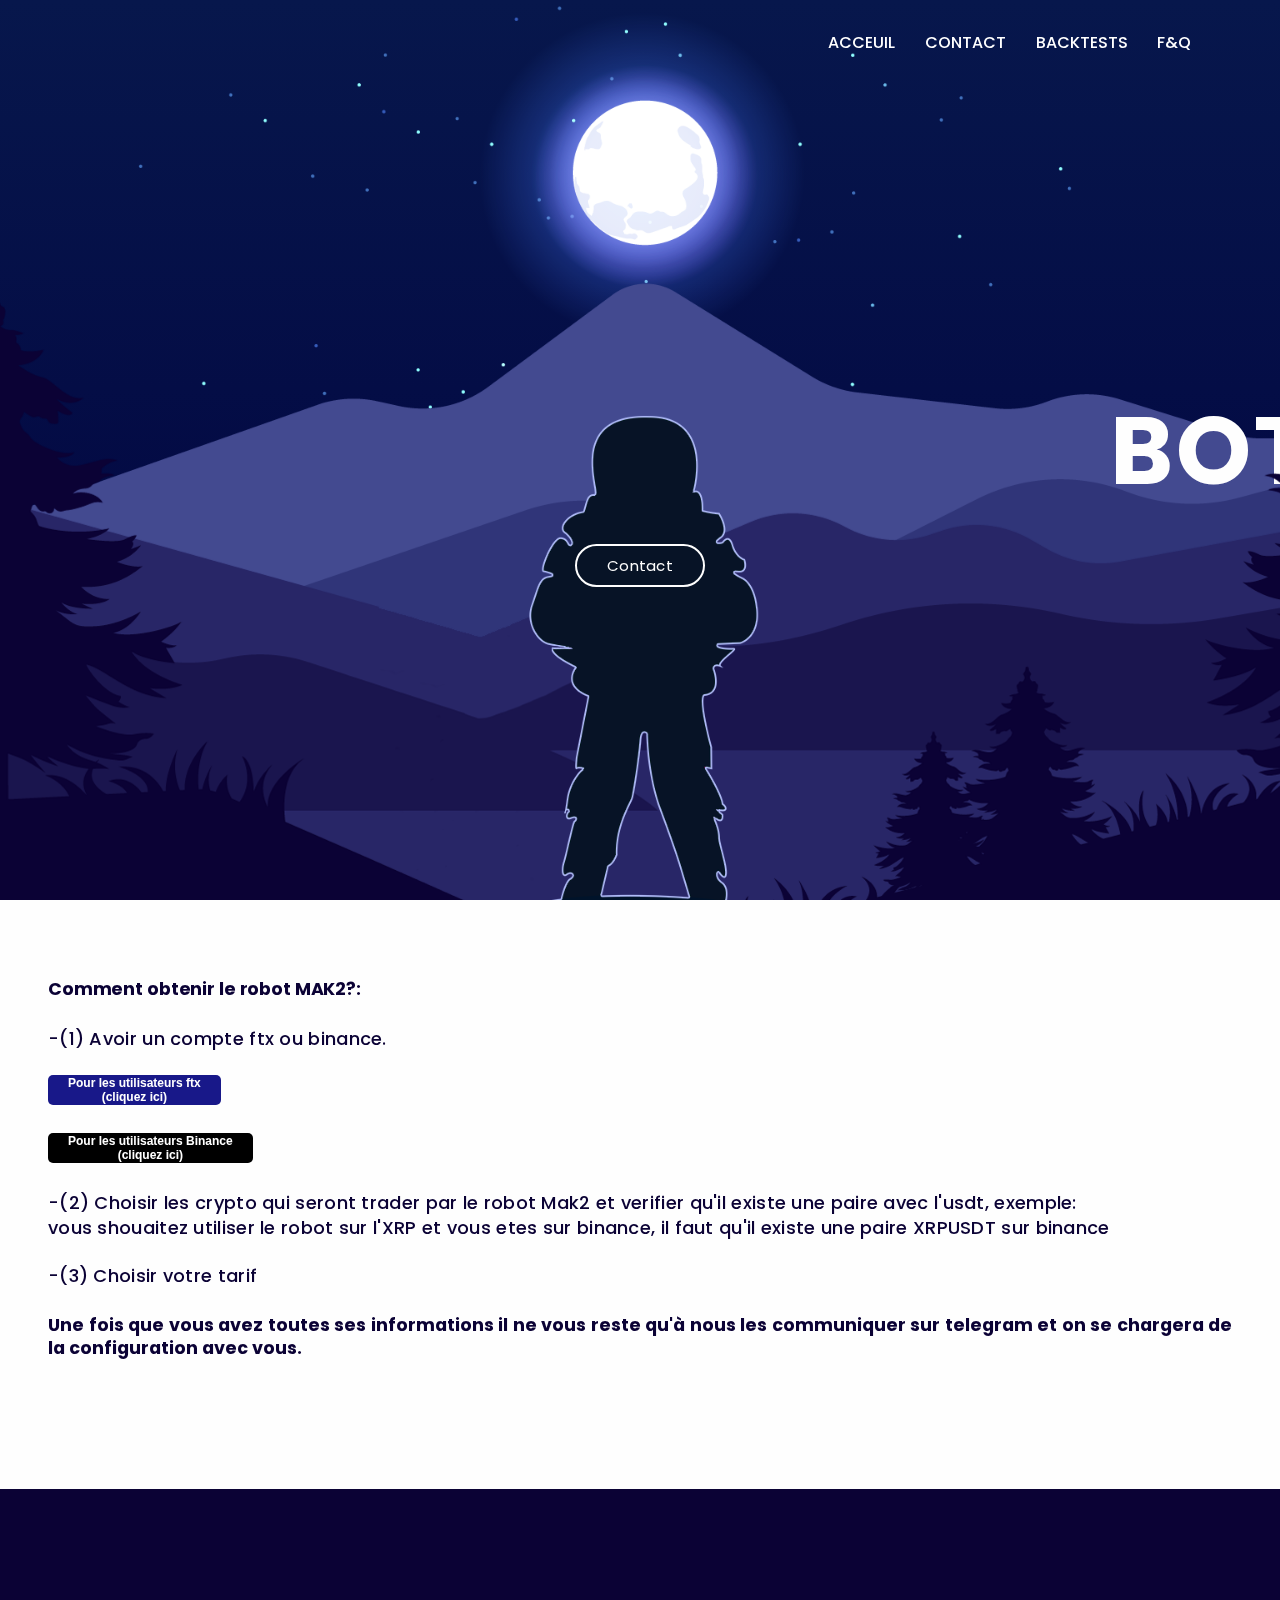
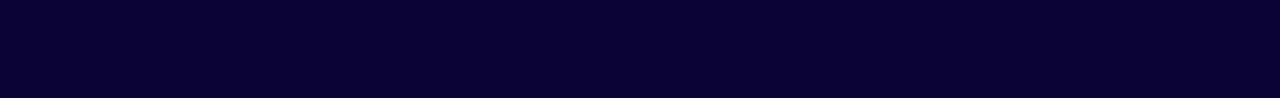
==== contact.html @ 88038ddd "Add files via upload" ====
<!DOCTYPE html>
<html lang="en">
    <head>
        <meta charset="UTF-8">
        <meta http-equiv="X-UA-Compatible" content="IE=edge">
        <meta name="viewport" content="width=device-width, initial-scale=1.0">
        <title>Document</title>
        <script src="menu.js"></script>
        <script src="https://unpkg.com/aos@2.3.1/dist/aos.js"></script>
        <script src="https://cdn.jsdelivr.net/npm/chart.js"></script>
        <link rel="stylesheet" type="text/css" href="menu.css">
        <link href="https://unpkg.com/aos@2.3.1/dist/aos.css" rel="stylesheet">
      </head>
<body>
    <!-- debut barre + animation -->
    <nav class="navbar mode" role="navigation">
        <div class="navbar__logo"></div> 
        <div class = "linkss">   
        <ul class="navbar__links">
          <li class="navbar__link first"><a href="menu.html">ACCEUIL</a></li>
          <li class="navbar__link second"><a href="contact.html">CONTACT</a></li>
          <li class="navbar__link third"><a href="Backtests.html">Backtests</a></li>
          <li class="navbar__link four"><a href="faq.html">F&Q</a></li>
        </ul>
        </div>   
        <button class="burger">
          <span class="bar"></span>  
        </button>   
      </nav>
      <main class="main-content" role="main">
      </main>
      <script>
      function toggleMenu () {  
        const navbar = document.querySelector('.navbar');
        const burger = document.querySelector('.burger');
        burger.addEventListener('click', (e) => {    
          navbar.classList.toggle('show-nav');
        });    
      }
      toggleMenu();
    </script>
    <!-- fin barre + animation -->
      <section class="hero">
        <img src="1.png" class="translateX" data-speed="0.25" id="moon" alt="">
        <img src="2.png" class="translateY" data-speed="0.25" id="clouds" alt="">
        <img src="3.png" class="translateY" data-speed="0.9" id="mount" alt="">
        <h1 id="text" class="translateX" data-speed="-4.0">BOT MAK2</h1>
        <a href="#" id="btn">Contact</a>
        <img src="4.png" class="translateY" data-speed="0" id="base" alt="">
      </section>

      <section id="about" class="section-padding" style ="padding-top:0px">   
        <div class="container grid">
            <div class="dems" style ="margin-top:0px;">
                <div class="right-content" style ="margin-top:30px;">
                   <h4 class="space">
                       Comment obtenir le robot MAK2?:
                   </h4>
                   <br>
                   <h3>
                       -(1) Avoir un compte ftx ou binance.<br><br>
                   </h3>
                   <div style="text-align: left;">
                   <button id="btnftx" class="test21">Pour les utilisateurs ftx<br>
                    (cliquez ici)
                   </button>
                   <br>
                   <br>
                  </div>

                   <div id="etapesftx" style="display:none"> 
                    
                    <h3 style="text-align: center;">
                        1.
                    </h3>
                    <img src="etape1ftx.PNG"
                    style="max-width:650px">
                    <h3 style="text-align: center;">
                        2.
                    </h3>
                    <img src="etape2ftx.PNG"
                    style="max-width:650px">
                    <h3 style="text-align: center;">
                        3.cree un sous-compte dedier au robot MAK2
                    </h3>
                    <img src="etape3ftx.PNG"
                    style="max-width:650px">
                    <h3 style="text-align: center;">
                        4. Gardez le nom du sous-compte quelque part , il vous sera demandé lors de la configuration du robot.
                    </h3>
                    <img src="etape4ftx.PNG"
                    style="max-width:650px">
                    <h3 style="text-align: center;">
                        5.Au moment de la creation de la clé publique et privé
                        il faut que vous soyez sur votre sous-compte dédié au robotMAK2
                    </h3>
                    <img src="etape5ftx.PNG"
                    style="max-width:650px">
                    <h3 style="text-align: center;">
                        6.Gardez quelque part la clé publique et privé , elles vous seront demandé
                        lors de la configuration du robot MAK2
                    </h3>
                    <img src="etape6ftx.PNG"
                    style="max-width:650px">
                    <h3 style="text-align: center;">
                        7.Verifiez que l'opiton trading soit activé pour le sous-compte dedié au robot MAK2
                    </h3>
                    <img src="etape7ftx.PNG"
                    style="max-width:650px">
                    <h3 style="text-align: center;">
                        8.cette étape concerne que si l'option trading n'est pas activé commme vu à l'étape 7, apuuyez sur modifier (forme de stylo)
                        et configurez comme ceci, cela permet d'activer <b>seulement</b> le trading.
                    </h3>
                    <img src="etape8ftx.PNG"
                    style="max-width:650px">
                
                  </div> 
                  <div style="text-align: left;">
                    <button id="btnbinance" class="test22">Pour les utilisateurs Binance<br>
                     (cliquez ici)
                    </button>
                    <br>
                    <br>
                   </div>
                   <div id="etapesbinance" style="display:none">
                    <h3 style="text-align: center;">
                      1.
                    </h3>
                    <img src="etape1binance.PNG"
                    style="max-width:650px">
                    <h3 style="text-align: center;">
                      2.cree un sous compte dédié au bot Mak2
                    </h3>
                    <img src="etape2binance.PNG"
                    style="max-width:650px">                    <h3 style="text-align: center;">
                      3.
                    </h3>
                    <img src="etape3binance.PNG"
                    style="max-width:650px">                    <h3 style="text-align: center;">
                      4.Configurez les parametres de la clé
                    </h3>
                    <img src="etape4binance.PNG"
                    style="max-width:650px">                    <h3 style="text-align: center;">
                      5.Cochez la case pour autroiser seulemnt le trading, et n'oubliez pas de sauvgarder
                    </h3>
                    <img src="etape5binance.png"
                    style="max-width:650px">
                   </div>
                    <!--creer button et div pour tuto clé privé et publique-->
                    <h3>
                    -(2) Choisir les crypto qui seront trader par le robot Mak2
                    et verifier qu'il existe une paire avec l'usdt, exemple:<br>
                    vous shouaitez utiliser le robot sur l'XRP et vous etes sur binance,
                    il faut qu'il existe une paire XRPUSDT sur binance<br><br>
                    -(3) Choisir votre tarif
                    </h3>
                    <br>
                    <h4>
                        Une fois que vous avez toutes ses informations
                        il ne vous reste qu'à nous les communiquer sur telegram et on 
                        se chargera de la configuration avec vous.
                    </h4>
                    
                    
                   
                </div>
            </div>
        </div>
      </section>
      <footer>
        <div class="container">
          <a href="#">
            <img src="logo.png" alt="">
          </a>
        </div>
      </footer>
    
    
        <!--animation des images-->
          <script>
            const translateX = document.querySelectorAll(".translateX");
        const translateY = document.querySelectorAll(".translateY");
        window.addEventListener("scroll" ,() => {
          let scroll = window.pageYOffset;
          translateX.forEach(element => {
            let speed = element.dataset.speed;
            element.style.transform = `translateX(${scroll * speed}px)`;
          })
          translateY.forEach(element => {
            let speed = element.dataset.speed;
            element.style.transform = `translateY(${scroll * speed}px)`;
          })
        })
          </script>


          <!--button affichage-->
          <script>
            let btnftx = document.getElementById("btnftx");
            let etapesftx = document.getElementById("etapesftx");
            let btnbinance = document.getElementById("btnbinance");
            let etapesbinance = document.getElementById("etapesbinance");
            function btn1(){
            if(getComputedStyle(etapesftx).display != "none"){
              etapesftx.style.display = "none";
            } else {
              etapesftx.style.display = "block";
            }
            };
            btnftx.onclick = btn1;

            function btn2(){
            if(getComputedStyle(etapesbinance).display != "none"){
              etapesbinance.style.display = "none";
            } else {
              etapesbinance.style.display = "block";
            }
            };
            btnbinance.onclick = btn2;

        </script>

      <script>
        AOS.init();
      </script>
      </body>
</html>
---- menu.css ----
/*debut barre + animation*/
@import url('https://fonts.googleapis.com/css2?family=Poppins:wght@400;500;600&display=swap');

/* Variables */
/*sert a rien*/
/*sert a rien*/

.mode {
  --navbar-color: #FFF;
  
}

/*sert a rien*/

/*sert a rien*/


/* Basic style */
/*sert a rien*/

/*sert a rien*/

/* Navbar */
/*sert a rien*/
/*sert a rien*/

/*sert a rien*/

/*sert a rien*/

/*sert a quelque chose*/
.linkssa.active,
.linkss a:hover
{
  color: #0b0235;
  background: #ffffff;
}
.linkss a
{
    display: inline-block;
    padding: 0.6rem 0.3rem;
    margin-right: 0rem;
    color: #ffffff;
    font-size: 1rem;
    text-transform: uppercase;
    font-weight: 500;
    line-height: 1;
    border-radius: 1.5rem;
    transition: 0.3s;
    transform: translate(-5vw,1.2vw);
    font-family: 'Poppins', sans-serif;
    overflow-x: hidden;
}



.burger {
  display:none;
}

/*configuration canva pour graph*/

.graph{
  width:800px;
  height:500px;
  margin-left: auto;
  margin-right: auto;
}
@media only screen and (max-width: 820px){
  .graph{
    width:90%;
    height:320px;
  }

}



/*  Small device */
@media screen and (max-width:767.98px) {
/*sert a quelque chose*/
  .navbar__links { 
    overflow:hidden;
    display:flex;
    flex-direction:column;
    width:0;
    height:calc(50vh - 65px);  
    position:absolute;
    top:65px;
    right:0;     
    background:var(--navbar-bg-color);     
    transform: translateX(110%);
    transition: all .5s ease-in-out;
  }
  /*sert a quelque chose*/
  .show-nav .navbar__links { 
    
    width:100vw;    
    transform: translateX(0);
  } 
  .navbar__link {    
    transform: translateX(101%);
    transition: all .5s ease-in-out;
  }
  
  .show-nav .navbar__link  {        
    transform: translateX(0);    
  }   
  .navbar__link > a {
    display:block;
    padding:1rem;
    font-size:1.6rem;
    color:var(--navbar-color);  
    transition: all .4s ease-in-out;
  }
  .navbar__link > a:hover {
    padding-left:2rem;
    letter-spacing:5px;
  }
  
  /* Toggle menu */
  .burger {
    display:block;
    position:relative;
    padding:0;
    width:45px;
    height:45px;
    border:none;
    background:transparent;
    cursor:pointer;
    transform: translate(-25px,8px);
  
    
  }
  .bar {
    display:block;    
    width:34px;
    height:3px;  
    border-radius:3px;
    background:var(--navbar-color); 
    transition: all .5s ease-in-out;
 
  }
  }

  .bar::before {
    transform:translateY(-12px);

  }
  .bar::after {
    transform:translateY(12px);

  }
  .show-nav .bar {
    width:0;
    background:transparent;    
  }
  .show-nav .bar::before {
    transform:rotate(45deg);
  }
  .show-nav .bar::after {
    transform:rotate(-45deg);
  }
  
  /* Bonus - Animations */
  .show-nav .first {      
    transition: all 1s ease-out;
  } 
  .show-nav .second {      
    transition: all 1.1s ease-out;
  } 
  .show-nav .third {      
    transition: all 1.2s ease-out;
  } 
  .show-nav .four {      
    transition: all 1.3s ease-out;
  } 
  .show-nav .fifth {      
    transition: all 1.4s ease-out;
  }


/*  Medium device - Bonus */
@media screen and (min-width:778px) {
  .navbar__link > a::after {
    display:block;
    content:"";
    width:0;
    height:1px;
  }
  .navbar__link:hover > a::after {
    width:100%;
  }
}
/*fin barre + animation*/



*
{
  padding: 0;
  margin: 0;
  scroll-behavior: smooth;
  box-sizing: border-box;
}
body
{
  font-family: 'Poppins', sans-serif;
  overflow-x: hidden;
  z-index: -999;
}
img
{
  width: 100%;
}
img.hw{
  max-width: 700px;
  min-height: 300px;
  display: inline-block;
  margin-top: -40px;
  margin-bottom: 20px;
}
.left-content{
  display: inline-block;
  text-align: center;
}
.dems{
  display: inline-block;
  text-align: center;
  min-height: 430px;
  margin-left: -0px;
}
img.hr{
  max-width: 700px;
  min-height: 430px;
  min-width: 300px;
  display: inline-block;
  margin-top: -20px;
  margin-bottom: 20px;
}
ul
{
  list-style: none;
}
a
{
  text-decoration: none;
}
.container
{
  max-width: 80rem;
  padding: 2rem;
  margin: 0 auto;
}
nav
{
  width: 100%;
  position: absolute;
  top: 0;
  left: 0;
  z-index: 50;
}
nav .container
{
  display: flex;
  justify-content: space-between;
  align-items: center;
  height: 6rem;
}
.logo
{
  max-width: 250px;
  display: flex;
  align-items: center;
}
.links ul
{
  display: flex;
}
.links a
{
  display: inline-block;
  padding: 0.6rem 1.2rem;
  margin-right: 0rem;
  color: #ffffff;
  font-size: 1.00rem;
  text-transform: uppercase;
  font-weight: 500;
  line-height: 1;
  border-radius: 1.5rem;
  transition: 0.3s;
  transform: translateX(8vh);
}
.links a.active,
.links a:hover
{
  color: #0b0235;
  background: #ffffff;
}
.hamburger-menu
{
  width: 2.7rem;
  height: 3rem;
  z-index: 100;
  position: relative;
  display: none;
  align-items: center;
  justify-content: flex-end;
  border:none;
  background:transparent;
  cursor:pointer;
}
.hamburger-menu .bar 
{
  position: relative;
  width: 2.1rem;
  height: 3px;
  border-radius: 3px;
  background: #ffffff;
}
.bar::before,
.bar::after
{
  
  content: '';
  position: absolute;
  width: 2.1rem;
  height: 3px;
  border-radius: 3px;
  background: #ffffff;
  margin-left: -1.05rem;
}
.bar::before
{
  transform: translateY(-9px);
}
.bar::after
{
  transform: translateY(9px);
}
.hero
{
  position: relative;
  width: 100vw;
  height: 100vh;
  display: flex;
  align-items: center;
  justify-content: center;
  overflow: hidden;
  background: linear-gradient(#07174c, #00003e);
}
.hero img
{
  position: absolute;
  top: 0;
  left: 0;
  width: 100%;
  height: 100%;
  object-fit: cover;
  pointer-events: none;
}
.hero #base
{
  z-index: 6;
}
.hero #text
{
  position: absolute;
  color: #fefefe;
  font-size: clamp(3rem, 7.5vw, 8rem);
  white-space: nowrap;
  letter-spacing: 3px;
  z-index: 5;
  right: -350px;
}
#btn
{
  font-size: 15px;
  position: calc();
  color: #fefefe;
  text-decoration: none;
  padding: 8px 30px;
  display: inline-block;
  border: 2px solid #fefefe;
  border-radius: 25px;
  background: transparent;
  z-index: 7;
  letter-spacing: 0.3px;
  transform: translateY(115px);
}
.section-padding
{
  padding: 80px 0;
  background: #fefefe;
}
.grid
{
  display: grid;
  /* grid-template-columns: repeat(2, 1fr);*/ 
  align-items: center;
  margin: 0 auto;
}
.left-content,
.right-content
{
  padding: 1rem;
}
h4
{
  font-weight: 700;
  letter-spacing: 0;
  line-height: 1.35;
  text-align: justify;
  color: #0b0235;
  font-size: 2.75vh;
}
h3{
  font-weight: 500;
  letter-spacing: 0.3px;
  line-height: 1.35;
  text-align: justify;
  color: #0b0235;
  font-size: 2vh;
}
.heading
{
  font-size: 1.15rem;
  color: #0b0235;
  margin-bottom: 0.5rem;
}
p
{
  color: #0b0235;
  font-size: 0.9rem;
  padding-bottom: 2rem;
  padding-right: 1rem;
}
footer
{
  background: #0b0235;
  padding: 60px 0;
  text-align: center;
}
footer img
{
  max-width: 400px;
}
@media (max-width:992px)

{
  }
  h4 
  {
    font-size: 1.1rem;
  }
  .heading
  {
    font-size: 1rem;
  }
  p 
  {
    font-size: 0.8rem;
  }
@media (max-width: 767.98px)
{
  .grid
  {
    grid-template-columns: 1fr;
  }
  .left-content,
  .right-content
  {
    padding: 0.4rem;
  }
}

section img#clouds
{
    mix-blend-mode: screen;
}
.navbar {  
  display:flex;
  align-items:center; 
  justify-content:space-between;   
  padding:10px;
  font-size:1.1rem;
  background:var(--navbar-bg-color);
  color:var(--navbar-color);
}
.navbar__links { 
  display:flex;  
}
.navbar__link { 
  padding:0 10px;
}
.navbar__link > a { 
  color:var(--navbar-color);
  text-decoration:none;
}
/*animation button pour page backtest*/
@import url("https://fonts.googleapis.com/css?family=Lato:400,700");

 .container_styler {
	 width: auto;
	 margin: auto;
   height:auto;
   margin-top: 30px;
   margin-bottom:40px;
}
 @keyframes topAnimation {
	 from {
		 transform: translate(0rem, 0);
	}
	 to {
		 transform: translate(0rem, 3.5rem);
	}
}
 @keyframes bottomAnimation {
	 from {
		 transform: translate(-11.5rem, 0);
	}
	 to {
		 transform: translate(0rem, 0);
	}
}
 button.btn_styler {
	 text-transform: uppercase;
	 text-decoration: none;
	 font-weight: 700;
	 border: 0;
	 position: relative;
	 letter-spacing: 0.05em;
	 margin: 10px;
	 padding: 1rem 2rem;
	 background: transparent;
	 outline: none;
	 font-size: 17px;
	 color: #111;
	 transition: all 0.5s cubic-bezier(0.68, -0.55, 0.265, 1.55) 0.15s;
}
 button.btn_styler::after, button.btn_styler::before {
	 border: 0;
	 content: "";
	 position: absolute;
	 height: 40%;
	 width: 10%;
	 transition: all 0.5s cubic-bezier(0.68, -0.55, 0.265, 1.55);
	 z-index: -2;
	 border-radius: 50%;
}
 button.btn_hausse::before {
	 border: 0;
	 background-color: #6ae53a;
	 top: -0.75rem;
	 left: 0.5rem;
	 animation: topAnimation 2s cubic-bezier(0.68, -0.55, 0.265, 1.55) 0.25s infinite alternate;
}
 button.btn_hausse::after {
	 background-color: #50e12c;
	 top: 3rem;
	 left: 13rem;
	 animation: bottomAnimation 2s cubic-bezier(0.68, -0.55, 0.265, 1.55) 0.5s infinite alternate;
}

button.btn_range::before {
  border: 0;
  background-color: #e3db34;
  top: -0.75rem;
  left: 0.5rem;
  animation: topAnimation 2s cubic-bezier(0.68, -0.55, 0.265, 1.55) 0.25s infinite alternate;
}
button.btn_range::after {
  background-color: #eed813;
  top: 3rem;
  left: 13rem;
  animation: bottomAnimation 2s cubic-bezier(0.68, -0.55, 0.265, 1.55) 0.5s infinite alternate;
}

button.btn_baisse::before {
  border: 0;
  background-color: #e04343;
  top: -0.75rem;
  left: 0.5rem;
  animation: topAnimation 2s cubic-bezier(0.68, -0.55, 0.265, 1.55) 0.25s infinite alternate;
}
button.btn_baisse::after {
  background-color: #d73434;
  top: 3rem;
  left: 13rem;
  animation: bottomAnimation 2s cubic-bezier(0.68, -0.55, 0.265, 1.55) 0.5s infinite alternate;
}



 button.btn_styler:hover {
	 color: white;
}
 button.btn_styler:hover::before, button.btn_styler:hover::after {
	 top: 0;
	 height: 100%;
	 width: 100%;
	 border-radius: 0;
	 animation: none;
}
 button.btn_styler:hover::after {
	 left: 0rem;
}
 button.btn_styler:hover::before {
	 top: 0.5rem;
	 left: 0.35rem;
}

/*espace lettres*/
h4.space{
  letter-spacing:-0.13px;
}

.test21{
display: inline-block;
outline: 0;
border: none;
cursor: pointer;
font-weight: 600;
border-radius: 5px;
font-size: 12px;
height: 30px;
color: white;
padding: 0 20px;
background-color: #181889;
}
.test22{
  display: inline-block;
  outline: 0;
  border: none;
  cursor: pointer;
  font-weight: 600;
  border-radius: 5px;
  font-size: 12px;
  height: 30px;
  color: white;
  padding: 0 20px;
  background-color: #000000;
  }
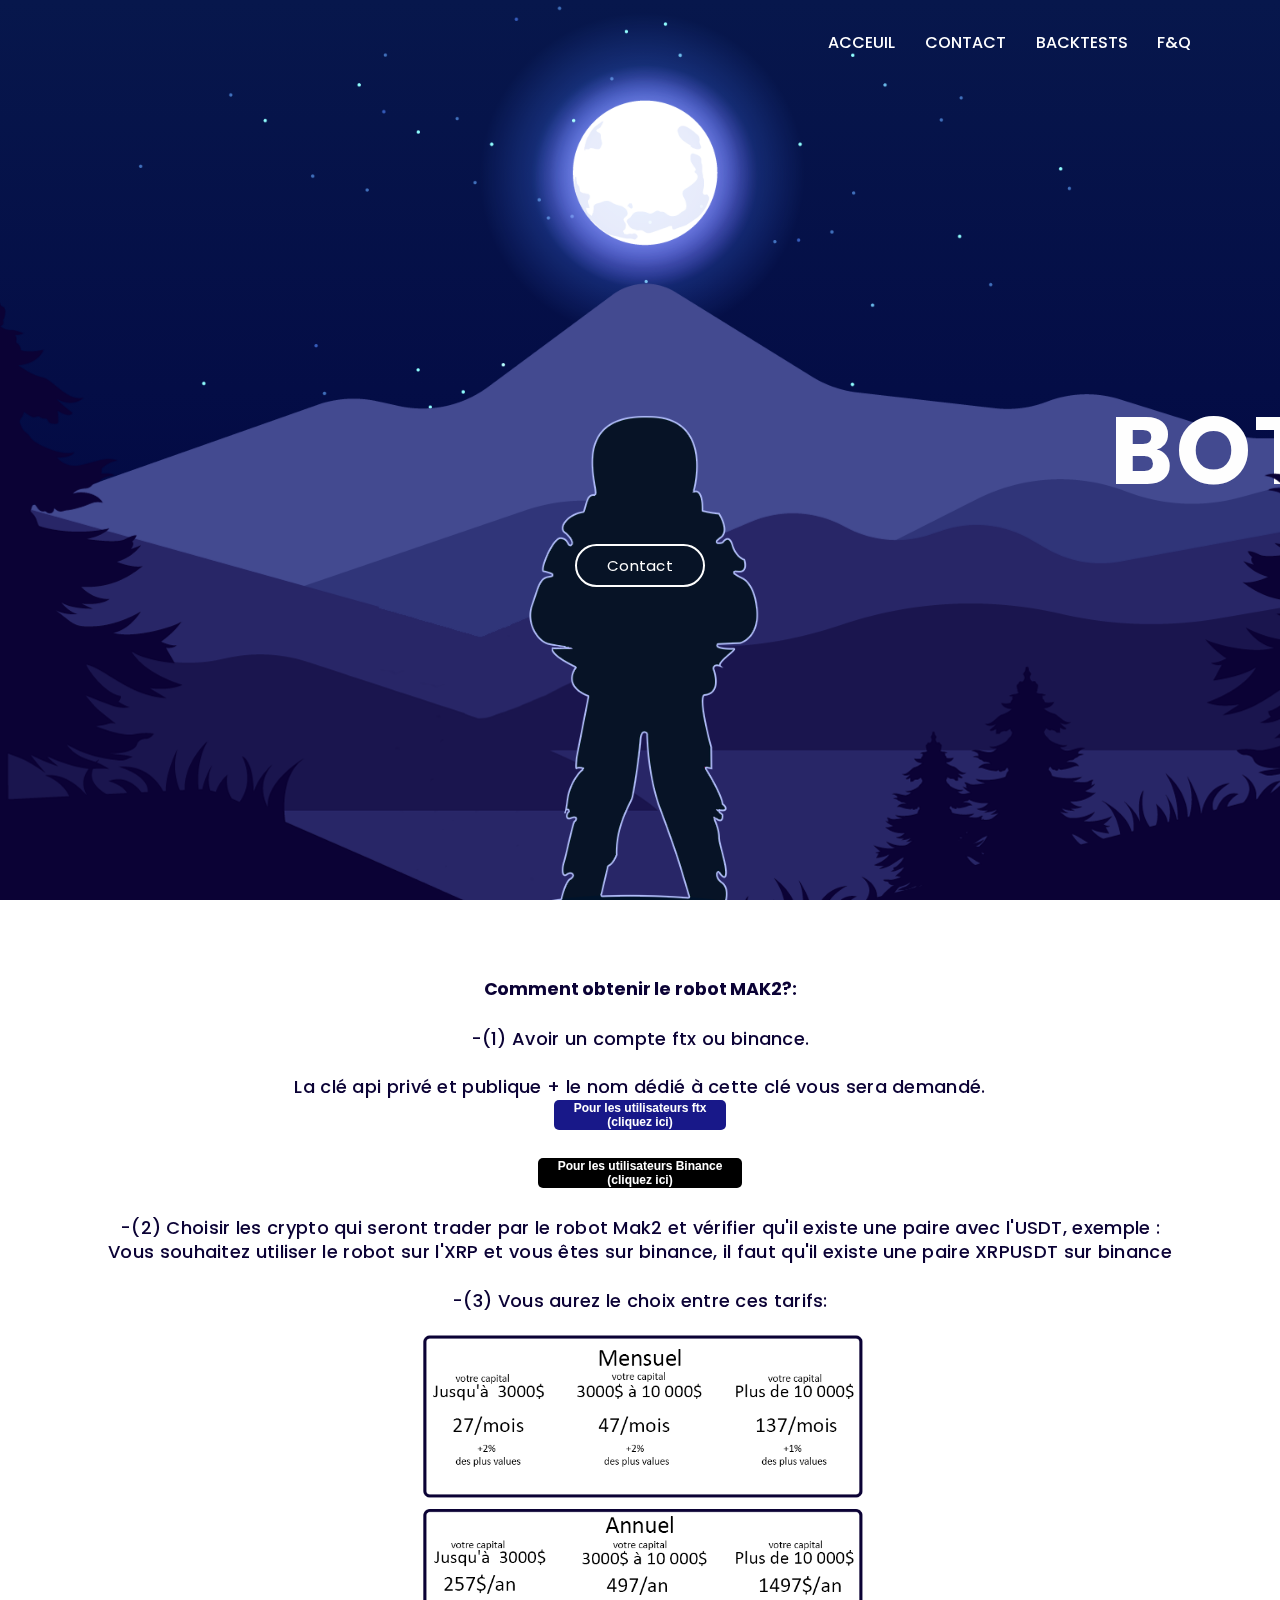
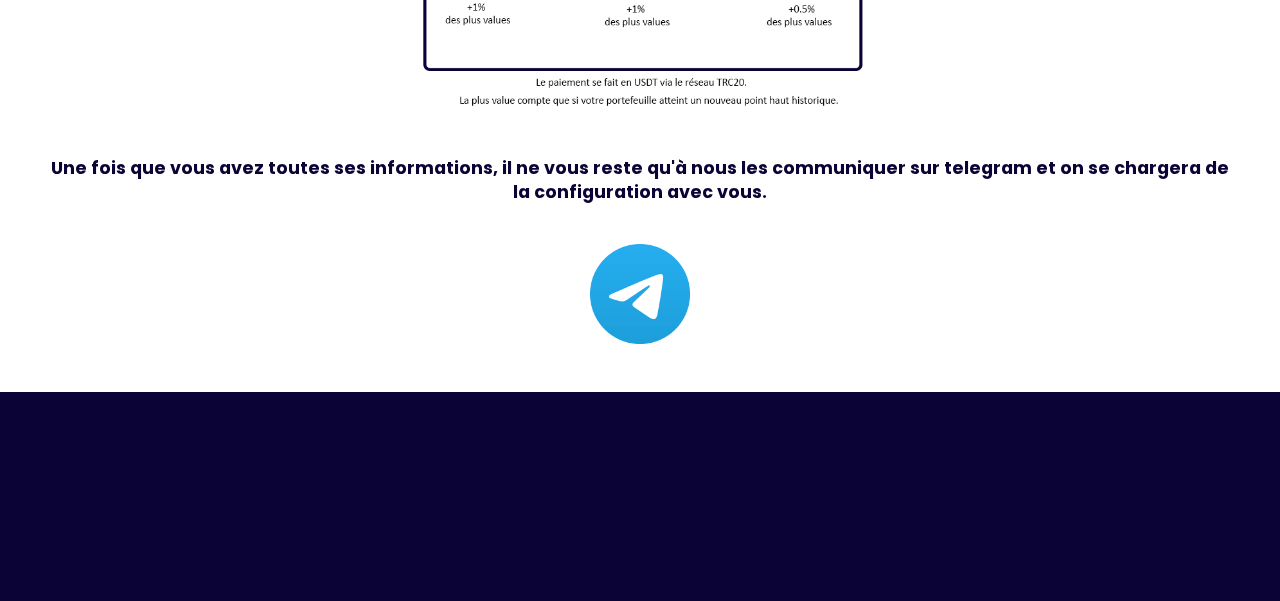
==== commit 9b8e2464: "Add files via upload" ====
--- a/contact.html
+++ b/contact.html
@@ -1,5 +1,5 @@
 <!DOCTYPE html>
-<html lang="en">
+<html lang="fr">
     <head>
         <meta charset="UTF-8">
         <meta http-equiv="X-UA-Compatible" content="IE=edge">
@@ -49,73 +49,74 @@
         <img src="4.png" class="translateY" data-speed="0" id="base" alt="">
       </section>
 
-      <section id="about" class="section-padding" style ="padding-top:0px">   
-        <div class="container grid">
+      <section id="about" class="section-padding" style ="padding-top:0px; padding-bottom:0px">   
+        <div class="container grid" style="background-color: #ffffff;">
             <div class="dems" style ="margin-top:0px;">
                 <div class="right-content" style ="margin-top:30px;">
-                   <h4 class="space">
+                   <h4 class="space" style="text-align: center;">
                        Comment obtenir le robot MAK2?:
                    </h4>
                    <br>
-                   <h3>
+                   <h3  style="text-align: center;">
                        -(1) Avoir un compte ftx ou binance.<br><br>
+                       La clé api privé et publique + le nom dédié à cette clé vous sera demandé.<br>
                    </h3>
-                   <div style="text-align: left;">
+                   <div style="text-align: center;">
                    <button id="btnftx" class="test21">Pour les utilisateurs ftx<br>
                     (cliquez ici)
                    </button>
                    <br>
                    <br>
                   </div>
-
-                   <div id="etapesftx" style="display:none"> 
+                   <div id="etapesftx" style="display:none;"> 
                     
                     <h3 style="text-align: center;">
                         1.
                     </h3>
-                    <img src="etape1ftx.PNG"
+                    <img src="etape1ftx.png"
                     style="max-width:650px">
                     <h3 style="text-align: center;">
                         2.
                     </h3>
-                    <img src="etape2ftx.PNG"
-                    style="max-width:650px">
-                    <h3 style="text-align: center;">
-                        3.cree un sous-compte dedier au robot MAK2
-                    </h3>
-                    <img src="etape3ftx.PNG"
-                    style="max-width:650px">
-                    <h3 style="text-align: center;">
-                        4. Gardez le nom du sous-compte quelque part , il vous sera demandé lors de la configuration du robot.
-                    </h3>
-                    <img src="etape4ftx.PNG"
-                    style="max-width:650px">
-                    <h3 style="text-align: center;">
-                        5.Au moment de la creation de la clé publique et privé
-                        il faut que vous soyez sur votre sous-compte dédié au robotMAK2
-                    </h3>
-                    <img src="etape5ftx.PNG"
+                    <img src="etape2ftx.png"
+                    style="max-width:650px">
+                    <h3 style="text-align: center;">
+                        3.Créé un sous-compte dédier au robot MAK2.
+                    </h3>
+                    <img src="etape3ftx.png"
+                    style="max-width:650px">
+                    <h3 style="text-align: center;">
+                        4. Gardez le nom du sous-compte quelque part , 
+                        il vous sera demandé lors de la configuration du robot.
+                    </h3>
+                    <img src="etape4ftx.png"
+                    style="max-width:650px">
+                    <h3 style="text-align: center;">
+                        5.Au moment de la création de la clé publique et privé il faut 
+                        que vous soyez sur votre sous-compte dédié au robot MAK2.
+                    </h3>
+                    <img src="etape5ftx.png"
                     style="max-width:650px">
                     <h3 style="text-align: center;">
                         6.Gardez quelque part la clé publique et privé , elles vous seront demandé
-                        lors de la configuration du robot MAK2
-                    </h3>
-                    <img src="etape6ftx.PNG"
-                    style="max-width:650px">
-                    <h3 style="text-align: center;">
-                        7.Verifiez que l'opiton trading soit activé pour le sous-compte dedié au robot MAK2
-                    </h3>
-                    <img src="etape7ftx.PNG"
-                    style="max-width:650px">
-                    <h3 style="text-align: center;">
-                        8.cette étape concerne que si l'option trading n'est pas activé commme vu à l'étape 7, apuuyez sur modifier (forme de stylo)
-                        et configurez comme ceci, cela permet d'activer <b>seulement</b> le trading.
-                    </h3>
-                    <img src="etape8ftx.PNG"
+                        lors de la configuration du robot MAK2.
+                    </h3>
+                    <img src="etape6ftx.png"
+                    style="max-width:650px">
+                    <h3 style="text-align: center;">
+                        7.Vérifiez que l'option trading soit activé pour le sous-compte dédié au robot MAK2.
+                    </h3>
+                    <img src="etape7ftx.png"
+                    style="max-width:650px">
+                    <h3 style="text-align: center;">
+                        8.Cette étape concerne que si l'option trading n'est pas activé comme vu à l'étape 7, 
+                        appuyez sur modifier (forme de stylo) et configurez comme ceci, cela permet d'activer  <b>seulement</b> le trading.
+                    </h3>
+                    <img src="etape8ftx.png"
                     style="max-width:650px">
                 
                   </div> 
-                  <div style="text-align: left;">
+                  <div style="text-align: center;">
                     <button id="btnbinance" class="test22">Pour les utilisateurs Binance<br>
                      (cliquez ici)
                     </button>
@@ -126,46 +127,55 @@
                     <h3 style="text-align: center;">
                       1.
                     </h3>
-                    <img src="etape1binance.PNG"
-                    style="max-width:650px">
-                    <h3 style="text-align: center;">
-                      2.cree un sous compte dédié au bot Mak2
-                    </h3>
-                    <img src="etape2binance.PNG"
+                    <img src="etape1binance.png"
+                    style="max-width:650px">
+                    <h3 style="text-align: center;">
+                      2.Créé un sous-compte dédié au robot Mak2.
+                    </h3>
+                    <img src="etape2binance.png"
                     style="max-width:650px">                    <h3 style="text-align: center;">
                       3.
                     </h3>
-                    <img src="etape3binance.PNG"
+                    <img src="etape3binance.png"
                     style="max-width:650px">                    <h3 style="text-align: center;">
-                      4.Configurez les parametres de la clé
-                    </h3>
-                    <img src="etape4binance.PNG"
+                      4.Configurez les paramètres de la clé.
+                    </h3>
+                    <img src="etape4binance.png"
                     style="max-width:650px">                    <h3 style="text-align: center;">
-                      5.Cochez la case pour autroiser seulemnt le trading, et n'oubliez pas de sauvgarder
+                      5.Cochez la case pour autoriser <b>seulement</b> le trading, et n'oubliez pas de sauvegarder.
                     </h3>
                     <img src="etape5binance.png"
                     style="max-width:650px">
                    </div>
                     <!--creer button et div pour tuto clé privé et publique-->
-                    <h3>
-                    -(2) Choisir les crypto qui seront trader par le robot Mak2
-                    et verifier qu'il existe une paire avec l'usdt, exemple:<br>
-                    vous shouaitez utiliser le robot sur l'XRP et vous etes sur binance,
-                    il faut qu'il existe une paire XRPUSDT sur binance<br><br>
-                    -(3) Choisir votre tarif
-                    </h3>
+                    <h3 style="text-align: center;">
+                      -(2) Choisir les crypto qui seront trader par le robot Mak2 et vérifier qu'il existe une paire avec l'USDT, exemple :<br>
+                      Vous souhaitez utiliser le robot sur l'XRP et vous êtes sur binance, il faut qu'il existe une paire XRPUSDT sur binance<br><br>
+                    -(3) Vous aurez le choix entre ces tarifs:
+                    </h3>
+                    <img src="prix.png"
+                    style="max-width:450px">
                     <br>
-                    <h4>
-                        Une fois que vous avez toutes ses informations
+                    <h4 style="text-align: center;">
+                        Une fois que vous avez toutes ses informations,
                         il ne vous reste qu'à nous les communiquer sur telegram et on 
                         se chargera de la configuration avec vous.
                     </h4>
-                    
-                    
-                   
+
+                    <div>
+                      
+                      <a href="#" class="fa fa-telegram">
+                        <img class="telegram" src="telegram_logopng.png" >
+                      </a>
+
+                    </div>
+
                 </div>
+                
             </div>
+            
         </div>
+        
       </section>
       <footer>
         <div class="container">
--- a/menu.css
+++ b/menu.css
@@ -640,4 +640,40 @@
   color: white;
   padding: 0 20px;
   background-color: #000000;
-  }+  }
+
+.telegram{
+    margin-top:40px;
+      max-width: 100px;
+      display: block;
+      margin-left: auto;
+      margin-right: auto;
+}
+
+.test23{
+  display: inline-block;
+  outline: 0;
+  border: none;
+  cursor: pointer;
+  font-weight: 600;
+  border-radius: 8px;
+  font-size: 12px;
+  height: 30px;
+  color: rgb(255, 255, 255);
+  padding: 0 23px;
+  background-color: #ff0b0b;
+  }
+
+  .test24{
+    display: inline-block;
+    outline: 0;
+    border: none;
+    cursor: pointer;
+    font-weight: 600;
+    border-radius: 8px;
+    font-size: 12px;
+    height: 30px;
+    color: white;
+    padding: 0 17px;
+    background-color: #000000;
+    }